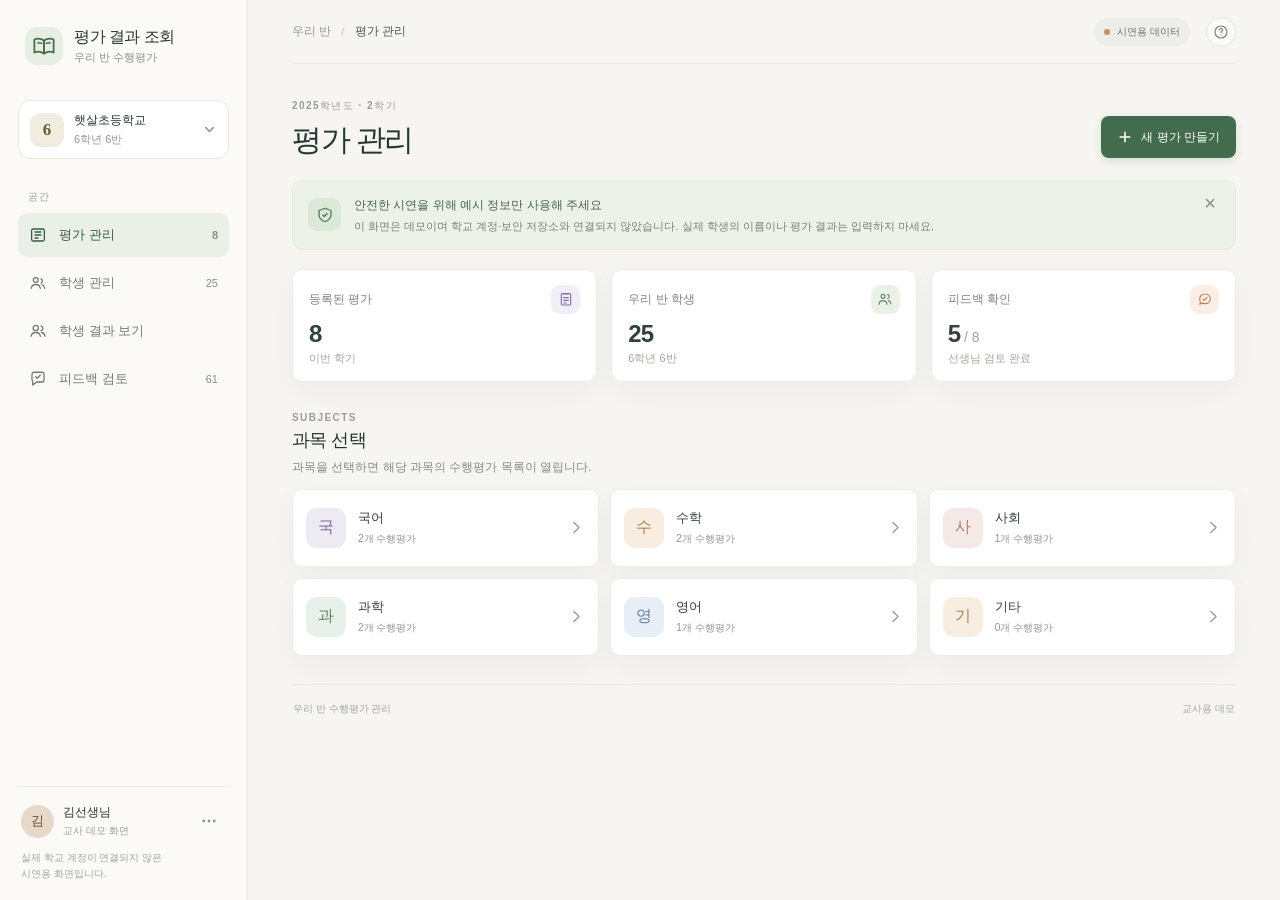
==== index.html @ 245a32a8 "C 스크립트용 앱스 스크립트 구성 및 시나리오 테스트 준비 - 추가: .playwright-mcp/console-2026-10-18T01-26-47-903Z.log - 추가: .p" ====
<!doctype html>
<html lang="ko">
  <head>
    <meta charset="UTF-8" />
    <meta name="viewport" content="width=device-width, initial-scale=1.0" />
    <meta name="theme-color" content="#f6f5f1" />
    <link rel="icon" href="data:," />
    <title>평가 결과 조회 | 우리 반 수행평가</title>
    <link rel="stylesheet" href="/styles.css" />
    <link rel="stylesheet" href="/bulk.css" />
  </head>
  <body>
    <div class="app-shell">
      <aside class="sidebar" aria-label="주 메뉴">
        <a class="brand" href="#top" aria-label="평가 결과 조회 홈">
          <span class="brand-mark" aria-hidden="true">
            <svg viewBox="0 0 32 32" fill="none"><path d="M5 8.5c4.2-1.8 8-.8 11 1.2v15c-3-2-6.8-3-11-1.2v-15Z" stroke="currentColor" stroke-width="2" stroke-linejoin="round"/><path d="M27 8.5c-4.2-1.8-8-.8-11 1.2v15c3-2 6.8-3 11-1.2v-15Z" stroke="currentColor" stroke-width="2" stroke-linejoin="round"/><path d="M9 12.5c1.6-.4 3.1-.2 4.5.5M23 12.5c-1.6-.4-3.1-.2-4.5.5" stroke="currentColor" stroke-width="1.7" stroke-linecap="round"/></svg>
          </span>
          <span><strong>평가 결과 조회</strong><small>우리 반 수행평가</small></span>
        </a>

        <div class="class-picker">
          <span class="class-avatar">6</span>
          <span><strong>햇살초등학교</strong><small>6학년 6반</small></span>
          <svg class="chevron" viewBox="0 0 16 16" aria-hidden="true"><path d="m4 6 4 4 4-4"/></svg>
        </div>

        <p class="nav-label">공간</p>
        <nav class="main-nav">
          <button class="nav-item active" data-view="teacher" aria-current="page">
            <svg viewBox="0 0 24 24" aria-hidden="true"><rect x="3.5" y="4" width="17" height="16" rx="2"/><path d="M8 8h8M8 12h8M8 16h4"/></svg>
            <span>평가 관리</span><span class="nav-count" id="assessment-count">8</span>
          </button>
          <button class="nav-item" data-view="students">
            <svg viewBox="0 0 24 24" aria-hidden="true"><circle cx="9" cy="8" r="3.2"/><path d="M3 19c.5-3.3 2.5-5 6-5s5.5 1.7 6 5M16 6.5a3 3 0 0 1 0 5.5M17 14c2.1.6 3.3 2.2 3.7 5"/></svg>
            <span>학생 관리</span><span class="nav-count" id="student-count">25</span>
          </button>
          <button class="nav-item" data-view="student">
            <svg viewBox="0 0 24 24" aria-hidden="true"><circle cx="9" cy="8" r="3.5"/><path d="M2.8 19c.6-3.2 2.7-5 6.2-5s5.6 1.8 6.2 5M16 5.2a3.5 3.5 0 0 1 0 6.7M17 14c2.5.5 3.9 2.1 4.3 5"/></svg>
            <span>학생 결과 보기</span>
          </button>
          <button class="nav-item" data-view="reviews">
            <svg viewBox="0 0 24 24" aria-hidden="true"><path d="M4 5.5A2.5 2.5 0 0 1 6.5 3h11A2.5 2.5 0 0 1 20 5.5v8a2.5 2.5 0 0 1-2.5 2.5H10l-5 4v-5.3A2.5 2.5 0 0 1 4 13V5.5Z"/><path d="m9 9 2 2 4-4"/></svg>
            <span>피드백 검토</span><span class="nav-count" id="review-count">0</span>
          </button>
        </nav>

        <div class="sidebar-bottom">
          <div class="teacher-profile">
            <div class="profile-avatar">김</div>
            <span><strong>김선생님</strong><small>교사 데모 화면</small></span>
            <button class="icon-button" type="button" aria-label="계정 메뉴">
              <svg viewBox="0 0 24 24" aria-hidden="true"><circle cx="5" cy="12" r="1"/><circle cx="12" cy="12" r="1"/><circle cx="19" cy="12" r="1"/></svg>
            </button>
          </div>
          <p class="sidebar-note">실제 학교 계정이 연결되지 않은<br />시연용 화면입니다.</p>
        </div>
      </aside>

      <main class="main-content" id="top">
        <header class="topbar">
          <div class="breadcrumbs"><span>우리 반</span><span class="crumb-separator">/</span><strong id="breadcrumb-current">평가 관리</strong></div>
          <div class="topbar-right">
            <span class="demo-badge"><span></span> 시연용 데이터</span>
            <button class="help-button" type="button" aria-label="도움말">
              <svg viewBox="0 0 24 24" aria-hidden="true"><circle cx="12" cy="12" r="9"/><path d="M9.8 9a2.3 2.3 0 1 1 3.6 1.9c-.9.6-1.4 1-1.4 2.1M12 16.5v.1"/></svg>
            </button>
          </div>
        </header>

        <section class="view teacher-view" id="teacher-view">
          <div class="page-intro">
            <div>
              <p class="eyebrow">2025학년도 · 2학기</p>
              <h1>평가 관리</h1>
            </div>
            <button class="button button-primary" id="new-assessment" type="button">
              <svg viewBox="0 0 20 20" aria-hidden="true"><path d="M10 4v12M4 10h12"/></svg>
              새 평가 만들기
            </button>
          </div>

          <div class="privacy-banner">
            <span class="privacy-icon" aria-hidden="true">
              <svg viewBox="0 0 24 24"><path d="M12 3 20 6v5c0 5-3.4 8.4-8 10-4.6-1.6-8-5-8-10V6l8-3Z"/><path d="m9 12 2 2 4-4"/></svg>
            </span>
            <div><strong>안전한 시연을 위해 예시 정보만 사용해 주세요</strong><p>이 화면은 데모이며 학교 계정·보안 저장소와 연결되지 않았습니다. 실제 학생의 이름이나 평가 결과는 입력하지 마세요.</p></div>
            <button class="banner-close" type="button" aria-label="안내 닫기">×</button>
          </div>

          <div class="stats-grid" aria-label="평가 요약">
            <article class="stat-card">
              <div class="stat-top"><span>등록된 평가</span><span class="stat-icon lilac"><svg viewBox="0 0 24 24" aria-hidden="true"><rect x="5" y="4" width="14" height="17" rx="2"/><path d="M9 4.5h6M8.5 10h7M8.5 14h7M8.5 18h4"/></svg></span></div>
              <strong class="stat-number" id="stat-assessments">8</strong><small>이번 학기</small>
            </article>
            <article class="stat-card">
              <div class="stat-top"><span>우리 반 학생</span><span class="stat-icon mint"><svg viewBox="0 0 24 24" aria-hidden="true"><circle cx="9" cy="8" r="3"/><path d="M3 20c.5-3.5 2.5-5.5 6-5.5s5.5 2 6 5.5M16 5.5a3 3 0 0 1 0 5.8M17 14.5c2.2.6 3.5 2.3 4 5"/></svg></span></div>
              <strong class="stat-number" id="stat-students">25</strong><small>6학년 6반</small>
            </article>
            <article class="stat-card">
              <div class="stat-top"><span>피드백 확인</span><span class="stat-icon peach"><svg viewBox="0 0 24 24" aria-hidden="true"><path d="M20 11.5a7.5 7.5 0 0 1-8 7.5 8.6 8.6 0 0 1-3.7-.8L4 20l1.3-3.4A7 7 0 0 1 4 12c0-4.1 3.6-7.5 8-7.5s8 3.1 8 7Z"/><path d="m9 12 2 2 4-4"/></svg></span></div>
              <strong class="stat-number"><span id="stat-reviewed">2</span><em id="stat-reviewed-total">/ 8</em></strong><small>선생님 검토 완료</small>
            </article>
          </div>

          <section class="subject-picker-section" id="subject-picker" aria-labelledby="subject-picker-heading">
            <div class="section-heading"><div><p class="eyebrow">SUBJECTS</p><h2 id="subject-picker-heading">과목 선택</h2><p class="subject-picker-copy">과목을 선택하면 해당 과목의 수행평가 목록이 열립니다.</p></div></div>
            <div class="subject-grid" id="subject-grid"></div>
          </section>

          <section class="assessment-section hidden" id="assessment-pane" aria-labelledby="assessment-heading">
            <div class="section-heading">
              <div class="subject-list-title"><button class="back-subjects" id="back-to-subjects" type="button"><svg viewBox="0 0 20 20" aria-hidden="true"><path d="m12.5 4-6 6 6 6"/></svg>과목 목록</button><h2 id="assessment-heading">과목 수행평가</h2></div>
              <label class="search-box">
                <svg viewBox="0 0 20 20" aria-hidden="true"><circle cx="8.8" cy="8.8" r="5.8"/><path d="m13 13 4 4"/></svg>
                <input id="assessment-search" type="search" placeholder="평가 검색" aria-label="평가 검색" />
              </label>
            </div>
            <div class="assessment-list" id="assessment-list"></div>
          </section>

          <footer class="page-footer"><span>우리 반 수행평가 관리</span><span>교사용 데모</span></footer>
        </section>

        <section class="view students-view hidden" id="students-view">
          <div class="page-intro">
            <div><p class="eyebrow">CLASS ROSTER</p><h1>학생 관리</h1><p class="intro-copy">출석번호와 학생 이름을 등록하고 수정합니다.</p></div>
            <button class="button button-primary" id="add-student" type="button"><svg viewBox="0 0 20 20" aria-hidden="true"><path d="M10 4v12M4 10h12"/></svg>학생 등록</button>
          </div>
          <div class="privacy-banner"><span class="privacy-icon" aria-hidden="true"><svg viewBox="0 0 24 24"><path d="M12 3 20 6v5c0 5-3.4 8.4-8 10-4.6-1.6-8-5-8-10V6l8-3Z"/><path d="m9 12 2 2 4-4"/></svg></span><div><strong>시연용 학생 정보만 사용해 주세요</strong><p>이 화면은 보안 계정과 저장소에 연결되어 있지 않습니다. 실제 학생 이름이나 개인정보는 입력하지 마세요.</p></div></div>
          <div class="roster-summary"><span class="roster-summary-number" id="student-management-total">25</span><span><strong>명 등록</strong><small>출석번호 순으로 표시</small></span></div>
          <section class="assessment-section" aria-labelledby="roster-heading">
            <div class="section-heading"><div><p class="eyebrow">STUDENTS</p><h2 id="roster-heading">우리 반 학생</h2></div><label class="search-box"><svg viewBox="0 0 20 20" aria-hidden="true"><circle cx="8.8" cy="8.8" r="5.8"/><path d="m13 13 4 4"/></svg><input id="student-search" type="search" placeholder="번호 또는 이름 검색" aria-label="번호 또는 이름 검색" /></label></div>
            <div class="roster-table"><div class="roster-table-head"><span>출석번호</span><span>학생 이름</span><span>데모 PIN</span><span>평가 현황</span><span></span></div><div id="student-list"></div></div>
          </section>
          <footer class="page-footer"><span>학생 정보 관리</span><span>교사용 데모</span></footer>
        </section>

        <section class="view reviews-view hidden" id="reviews-view">
          <div class="page-intro">
            <div><p class="eyebrow">TEACHER REVIEW</p><h1>피드백 검토</h1><p class="intro-copy">과목·단원별로 전체 학생의 피드백을 확인하고 한 번에 공개하세요.</p></div>
          </div>
          <div class="review-overview"><span class="review-overview-icon"><svg viewBox="0 0 24 24" aria-hidden="true"><path d="M4 5.5A2.5 2.5 0 0 1 6.5 3h11A2.5 2.5 0 0 1 20 5.5v8a2.5 2.5 0 0 1-2.5 2.5H10l-5 4v-5.3A2.5 2.5 0 0 1 4 13V5.5Z"/><path d="m9 9 2 2 4-4"/></svg></span><div><strong><span id="review-pending-total">0</span>건 검토 대기</strong><p>검토 후 저장하면 학생 결과 화면에 공개됩니다.</p></div></div>
          <section class="subject-picker-section" id="review-subject-picker" aria-labelledby="review-subject-heading">
            <div class="section-heading"><div><p class="eyebrow">SUBJECTS</p><h2 id="review-subject-heading">과목 선택</h2><p class="subject-picker-copy">과목을 선택하면 해당 과목의 검토 대기 평가가 열립니다.</p></div></div>
            <div class="subject-grid" id="review-subject-grid"></div>
          </section>
          <section class="assessment-section hidden" id="review-assessment-pane" aria-labelledby="review-heading">
            <div class="section-heading"><div class="subject-list-title"><button class="back-subjects" id="back-to-review-subjects" type="button"><svg viewBox="0 0 20 20" aria-hidden="true"><path d="m12.5 4-6 6 6 6"/></svg>과목 목록</button><h2 id="review-heading">과목 검토 대기</h2></div><label class="search-box"><svg viewBox="0 0 20 20" aria-hidden="true"><circle cx="8.8" cy="8.8" r="5.8"/><path d="m13 13 4 4"/></svg><input id="review-search" type="search" placeholder="단원 검색" aria-label="단원 검색" /></label></div>
            <div class="review-queue" id="review-queue"></div>
          </section>
          <footer class="page-footer"><span>피드백은 교사 검토 후 학생에게 공개됩니다.</span><span>교사용 데모</span></footer>
        </section>

        <section class="view student-view hidden" id="student-view">
          <div class="page-intro student-intro">
            <div><p class="eyebrow">MY ASSESSMENTS</p><h1>평가 결과 조회</h1><p class="intro-copy">수행평가 성취수준과 선생님 피드백을 확인하세요.</p></div>
          </div>
          <div class="student-layout">
            <section class="student-login-card" id="student-login-card" aria-labelledby="login-title">
              <div class="login-illustration" aria-hidden="true"><svg viewBox="0 0 96 82" fill="none"><path d="M16 21c12-7 23-4 32 2v45c-9-6-20-9-32-2V21Z" fill="#fff" stroke="#263A33" stroke-width="2.5" stroke-linejoin="round"/><path d="M80 21c-12-7-23-4-32 2v45c9-6 20-9 32-2V21Z" fill="#E6F2E7" stroke="#263A33" stroke-width="2.5" stroke-linejoin="round"/><path d="M26 31c5-1 10 0 14 2M70 31c-5-1-10 0-14 2M26 40c5-1 10 0 14 2M70 40c-5-1-10 0-14 2" stroke="#91AA82" stroke-width="2" stroke-linecap="round"/><path d="M48 14v7M44.5 17.5h7" stroke="#F2A15F" stroke-width="2.5" stroke-linecap="round"/></svg></div>
              <p class="eyebrow">WELCOME BACK</p><h2 id="login-title">내 결과 찾아보기</h2><p class="login-copy">선생님이 알려주신 번호와 PIN을 입력해요.</p>
              <form id="student-login-form">
                <label class="field-label" for="student-number">내 번호</label>
                <div class="input-wrap"><svg viewBox="0 0 20 20" aria-hidden="true"><circle cx="10" cy="6.5" r="3"/><path d="M4 17c.4-3.2 2.4-5 6-5s5.6 1.8 6 5"/></svg><input id="student-number" name="student-number" inputmode="numeric" autocomplete="off" placeholder="예: 12" required /></div>
                <label class="field-label" for="student-pin">개인 PIN</label>
                <div class="input-wrap"><svg viewBox="0 0 20 20" aria-hidden="true"><rect x="4" y="8" width="12" height="9" rx="2"/><path d="M6.5 8V5.5a3.5 3.5 0 0 1 7 0V8M10 11.5v2"/></svg><input id="student-pin" name="student-pin" type="password" inputmode="numeric" autocomplete="off" placeholder="4자리 숫자" required /></div>
                <p class="form-error hidden" id="login-error" role="alert">번호나 PIN을 다시 확인해 주세요.</p>
                <button class="button button-primary login-submit" type="submit">내 결과 확인하기 <svg viewBox="0 0 20 20" aria-hidden="true"><path d="M4 10h12m-5-5 5 5-5 5"/></svg></button>
              </form>
              <div class="demo-credentials"><span class="demo-dot"></span><span><strong>데모 체험</strong> 번호 12 <i>·</i> PIN 1234</span><button type="button" id="fill-demo">자동 입력</button></div>
            </section>

            <section class="student-results hidden" id="student-results" aria-live="polite">
              <div class="results-welcome"><div><h2><span id="result-student-name">학생</span> 학생의 평가 결과</h2><p id="result-count">확인 가능한 평가 0건 · 과목을 선택하세요.</p></div><button class="text-button" id="logout-student" type="button">다른 학생으로 보기</button></div>
              <div class="subject-grid student-subject-grid" id="student-subject-picker"></div>
              <section class="student-assessment-view hidden" id="student-assessment-view" aria-labelledby="student-assessment-heading">
                <div class="student-subject-heading"><button class="back-subjects" id="student-back-to-subjects" type="button"><svg viewBox="0 0 20 20" aria-hidden="true"><path d="m12.5 4-6 6 6 6"/></svg>과목 목록</button><h3 id="student-assessment-heading"></h3></div>
                <div class="student-assessment-list" id="student-assessment-list"></div>
              </section>
            </section>
          </div>
          <footer class="page-footer"><span>학생별 수행평가 결과</span><span>학생 데모</span></footer>
        </section>
      </main>
    </div>

    <dialog class="assessment-dialog" id="student-dialog" aria-labelledby="student-dialog-title">
      <form method="dialog" class="dialog-form" id="student-form">
        <div class="dialog-heading"><div><p class="eyebrow">CLASS ROSTER</p><h2 id="student-dialog-title">학생 등록</h2></div><button class="icon-button student-dialog-close" type="button" aria-label="닫기">×</button></div>
        <label class="field-label" for="roster-number">출석번호</label><input class="plain-input" id="roster-number" inputmode="numeric" pattern="[0-9]+" required placeholder="예: 26" />
        <label class="field-label" for="roster-name">학생 이름</label><input class="plain-input" id="roster-name" required placeholder="시연용 이름을 입력하세요" />
        <p class="dialog-hint">새 학생에게는 4자리 데모 PIN이 자동 지정됩니다. 기존 학생을 수정하면 PIN은 유지됩니다.</p>
        <p class="form-error hidden" id="student-form-error" role="alert"></p>
        <div class="dialog-actions"><button class="button button-quiet student-dialog-cancel" type="button">취소</button><button class="button button-primary" type="submit">저장</button></div>
      </form>
    </dialog>

    <dialog class="assessment-dialog" id="assessment-dialog" aria-labelledby="dialog-title">
      <form method="dialog" class="dialog-form" id="assessment-form">
        <div class="dialog-heading"><div><p class="eyebrow">NEW ASSESSMENT</p><h2 id="dialog-title">새 평가 만들기</h2></div><button class="icon-button dialog-close" type="button" aria-label="닫기">×</button></div>
        <div class="two-fields"><div><label class="field-label" for="assessment-subject">과목</label><select class="plain-input" id="assessment-subject"><option>수학</option><option>국어</option><option>사회</option><option>과학</option><option>영어</option><option>기타</option></select></div><div><label class="field-label" for="assessment-date">평가 날짜</label><input class="plain-input" id="assessment-date" type="date" required /></div></div>
        <label class="field-label" for="assessment-unit">평가 단원</label><select class="plain-input" id="assessment-unit" required></select>
        <label class="field-label" for="assessment-rubric">평가 기준 / 루브릭</label><textarea class="plain-input rubric-input" id="assessment-rubric" rows="3" required placeholder="학생이 무엇을 할 수 있는지 구체적으로 적어 주세요."></textarea>
        <p class="dialog-hint">평가 기준과 성취수준으로 브라우저 안에서 문장 제안을 만들어요. 정보는 외부로 전송되지 않습니다.</p>
        <div class="dialog-actions"><button class="button button-quiet dialog-cancel" type="button">취소</button><button class="button button-primary" type="submit">평가 만들기</button></div>
      </form>
    </dialog>

    <dialog class="feedback-dialog" id="feedback-dialog" aria-labelledby="feedback-dialog-title">
      <form method="dialog" class="dialog-form" id="feedback-form">
        <div class="dialog-heading"><div><p class="eyebrow">TEACHER REVIEW</p><h2 id="feedback-dialog-title">학생 결과 입력</h2></div><button class="icon-button feedback-close" type="button" aria-label="닫기">×</button></div>
        <div class="feedback-student-label" id="feedback-student-label"></div>
        <div id="single-editor">
          <label class="field-label" for="level-select">성취수준</label>
          <select class="plain-input" id="level-select"><option>매우 잘함</option><option>잘함</option><option>보통</option><option>노력 요함</option><option>미실시</option></select>
          <div class="draft-note"><span class="sparkle-icon">✳</span><span><strong>피드백 문장 제안 · AI 아님</strong><small>평가 기준과 성취수준을 조합한 문장입니다. 외부 전송은 없습니다.</small></span><button type="button" id="draft-feedback" class="button button-outline">문장 제안 받기</button></div>
          <label class="field-label" for="feedback-text">피드백 검토 및 수정</label>
          <textarea class="plain-input feedback-textarea" id="feedback-text" rows="5" placeholder="초안을 확인하고 필요한 부분만 수정해 주세요."></textarea>
        </div>
        <div class="bulk-editor hidden" id="bulk-editor"></div>
        <div class="dialog-actions"><button class="button button-quiet feedback-cancel" type="button">취소</button><button class="button button-primary" id="save-feedback" type="button">저장하고 공개</button><button class="button button-primary hidden" id="save-bulk" type="button">전체 저장하고 공개</button></div>
      </form>
    </dialog>

    <div class="toast" id="toast" role="status" aria-live="polite"></div>
    <script src="/app.js"></script>
  </body>
</html>
---- styles.css ----
:root{font-family:'DM Sans','Gowun Dodum',sans-serif;color:#25322e;background:#f6f5f1;font-synthesis:none;text-rendering:optimizeLegibility;--ink:#263630;--muted:#838b85;--line:#e8e8e1;--paper:#fff;--green:#4e7959;--green-dark:#345c40;--green-soft:#e8f0e7;--coral:#e99566;--shadow:0 10px 30px rgba(38,54,48,.045)}
*{box-sizing:border-box}body{margin:0;min-width:320px;min-height:100vh}button,input,select,textarea{font:inherit}button{cursor:pointer}button:focus-visible,input:focus-visible,select:focus-visible,textarea:focus-visible{outline:3px solid #a8c8a8;outline-offset:2px}svg{width:20px;height:20px;fill:none;stroke:currentColor;stroke-width:1.7;stroke-linecap:round;stroke-linejoin:round}
.app-shell{min-height:100vh}.sidebar{width:248px;position:fixed;inset:0 auto 0 0;background:#fbfaf7;border-right:1px solid #e9e8e1;padding:27px 18px 18px;display:flex;flex-direction:column;z-index:2}.brand{display:flex;align-items:center;gap:11px;padding:0 7px;color:var(--ink);text-decoration:none}.brand-mark{width:38px;height:38px;border-radius:12px;display:grid;place-items:center;background:#e7eee3;color:#476c4d}.brand-mark svg{width:28px;height:28px}.brand strong,.brand small,.class-picker strong,.class-picker small,.teacher-profile strong,.teacher-profile small{display:block}.brand strong{font-family:Manrope,sans-serif;font-size:16px;letter-spacing:-.5px}.brand small{font-size:11px;color:#8a9088;margin-top:2px}.class-picker{display:flex;align-items:center;gap:10px;margin:35px 0 31px;padding:11px;border:1px solid #e9e9e2;border-radius:12px;background:#fff}.class-avatar{width:34px;height:34px;border-radius:10px;background:#f0ecdf;color:#6a5b39;display:grid;place-items:center;font-family:Manrope;font-size:17px;font-weight:800}.class-picker strong{font-size:12px}.class-picker small{font-size:11px;color:#92988f;margin-top:3px}.chevron{width:15px;height:15px;margin-left:auto;color:#939990}.nav-label,.eyebrow{font-size:10px;letter-spacing:1.45px;color:#9a9d92;font-weight:700}.nav-label{padding:0 10px;margin:0 0 9px}.main-nav{display:grid;gap:4px}.nav-item{height:44px;border:0;background:transparent;color:#707a72;border-radius:9px;padding:0 11px;display:flex;align-items:center;gap:12px;text-align:left;font-size:13px}.nav-item svg{width:18px;height:18px}.nav-item.active{background:#eaf0e7;color:#365c40;font-weight:700}.nav-count{margin-left:auto;font-size:11px;color:#819581}.sidebar-bottom{margin-top:auto}.teacher-profile{display:flex;align-items:center;gap:9px;border-top:1px solid #eae9e3;padding:17px 3px 12px}.profile-avatar{width:33px;height:33px;display:grid;place-items:center;border-radius:50%;background:#e7d9c9;color:#6a4d39;font-size:13px}.teacher-profile strong{font-size:12px}.teacher-profile small{font-size:10px;color:#989c93;margin-top:3px}.icon-button{border:0;background:transparent;color:#8d958c;display:grid;place-items:center;width:34px;height:34px;border-radius:8px;margin-left:auto;font-size:22px}.icon-button:hover{background:#f0f1ec}.icon-button svg{width:18px;height:18px}.sidebar-note{font-size:10px;line-height:1.6;color:#a0a49b;margin:0;padding:0 3px}
.main-content{margin-left:248px;min-height:100vh;padding:0 44px}.topbar{height:64px;display:flex;align-items:center;justify-content:space-between;border-bottom:1px solid #e9e8e1}.breadcrumbs{display:flex;gap:10px;align-items:center;font-size:12px;color:#929990}.breadcrumbs strong{font-weight:600;color:#4b5750}.crumb-separator{color:#c3c6bd}.topbar-right{display:flex;align-items:center;gap:16px}.demo-badge{display:flex;align-items:center;gap:7px;font-size:10px;color:#677169;background:#edeee8;border-radius:20px;padding:7px 10px}.demo-badge span,.demo-dot{width:6px;height:6px;border-radius:50%;background:#d68a5d}.help-button{width:30px;height:30px;border:1px solid #e4e5dc;border-radius:50%;background:#fbfaf7;color:#798078;display:grid;place-items:center}.help-button svg{width:16px;height:16px}
.view{max-width:1120px;margin:0 auto}.page-intro{padding:35px 0 22px;display:flex;align-items:flex-end;justify-content:space-between}.page-intro .eyebrow{margin:0 0 9px}.page-intro h1{font-family:Manrope,'Gowun Dodum',sans-serif;letter-spacing:-1.5px;font-size:30px;line-height:1.2;margin:0;color:#263630}.intro-copy{font-size:13px;color:#818980;margin:10px 0 0}.button{min-height:42px;border:1px solid transparent;border-radius:8px;padding:0 15px;display:inline-flex;align-items:center;justify-content:center;gap:8px;font-size:12px;font-weight:700;transition:background .18s,border .18s,transform .12s}.button:active{transform:translateY(1px)}.button svg{width:16px;height:16px}.button-primary{background:#426c4d;color:#fff;box-shadow:0 3px 8px rgba(45,92,58,.14)}.button-primary:hover{background:#345b3e}.button-primary svg{stroke-width:2}.button-quiet{background:#f4f4ef;color:#5e685f}.button-outline{background:#fff;border-color:#cad8c8;color:#45684b;min-height:34px;padding:0 11px;font-size:11px}.button-outline:hover{background:#f1f6ef}
.privacy-banner{position:relative;display:flex;align-items:center;gap:13px;padding:14px 42px 14px 15px;background:#edf2e9;border:1px solid #e5ecdf;border-radius:10px}.privacy-icon{width:33px;height:33px;flex:0 0 33px;background:#dce9d8;border-radius:9px;display:grid;place-items:center;color:#527656}.privacy-icon svg{width:18px;height:18px}.privacy-banner strong{font-size:11px;color:#45634a}.privacy-banner p{font-size:10px;line-height:1.5;color:#738173;margin:4px 0 0}.banner-close{position:absolute;right:11px;top:8px;width:28px;height:28px;border:0;background:transparent;color:#829082;font-size:20px}.stats-grid{display:grid;grid-template-columns:repeat(3,minmax(0,1fr));gap:14px;margin:19px 0 30px}.stat-card{min-height:109px;padding:15px 16px;background:#fff;border:1px solid #eeeee8;border-radius:11px;box-shadow:var(--shadow)}.stat-top{display:flex;align-items:center;justify-content:space-between;color:#7c857d;font-size:11px}.stat-icon{width:29px;height:29px;display:grid;place-items:center;border-radius:9px}.stat-icon svg{width:16px;height:16px}.stat-icon.lilac{background:#f1eef7;color:#8173a1}.stat-icon.mint{background:#eaf2e8;color:#608363}.stat-icon.peach{background:#faeee6;color:#c6815b}.stat-number{display:block;margin-top:8px;font-family:Manrope,sans-serif;font-size:24px;letter-spacing:-1px;line-height:1;color:#344139}.stat-number em{font-style:normal;font-weight:500;font-size:14px;color:#a0a59d;letter-spacing:0;margin-left:4px}.stat-card>small{display:block;font-size:10px;color:#a0a59d;margin-top:5px}
.assessment-section{padding-bottom:24px}.section-heading{display:flex;align-items:flex-end;justify-content:space-between;margin-bottom:13px}.section-heading .eyebrow{margin:0 0 5px}.section-heading h2{font-family:Manrope,'Gowun Dodum',sans-serif;letter-spacing:-.6px;font-size:18px;margin:0}.search-box{width:200px;height:34px;display:flex;align-items:center;gap:7px;padding:0 9px;border:1px solid #e7e8e1;border-radius:7px;background:#fff;color:#929990}.search-box svg{width:15px;height:15px}.search-box input{width:100%;border:0;outline:none;color:var(--ink);font-size:11px;background:transparent}.search-box input::placeholder{color:#a8ada5}.assessment-list{display:grid;gap:9px}.assessment-card{background:#fff;border:1px solid #eeeee8;border-radius:10px;box-shadow:var(--shadow);overflow:hidden}.assessment-row{width:100%;min-height:77px;border:0;background:#fff;padding:12px 16px;display:flex;align-items:center;text-align:left;gap:13px;color:inherit}.assessment-row:hover{background:#fdfdfa}.subject-mark{width:40px;height:40px;flex:0 0 40px;border-radius:11px;display:grid;place-items:center;font-family:Manrope,sans-serif;font-size:16px;font-weight:800}.subject-mark.math{background:#f7eee1;color:#ae8050}.subject-mark.korean{background:#eeeaf4;color:#7c6d96}.subject-mark.science{background:#e8f1e9;color:#648267}.subject-mark.english{background:#e8eef5;color:#6882a1}.subject-mark.social{background:#f5e9e7;color:#b57a70}.assessment-info{min-width:0;flex:1}.assessment-info strong{display:block;font-size:13px;font-weight:700;color:#354139;white-space:nowrap;overflow:hidden;text-overflow:ellipsis}.assessment-meta{display:flex;gap:8px;align-items:center;font-size:10px;color:#969c94;margin-top:6px}.assessment-meta .meta-dot{width:3px;height:3px;border-radius:50%;background:#c8ccc4}.progress-wrap{width:130px;flex:0 0 130px}.progress-copy{display:flex;justify-content:space-between;color:#8b938a;font-size:10px;margin-bottom:6px}.progress-copy strong{color:#59675d;font-size:10px}.progress-track{height:5px;background:#eef0eb;border-radius:5px;overflow:hidden}.progress-fill{height:100%;border-radius:5px;background:#8eb18d}.progress-fill.complete{background:#74a278}.status-chip{font-size:9px;border-radius:20px;padding:5px 8px;white-space:nowrap}.status-chip.reviewed{background:#eef3ec;color:#618364}.status-chip.pending{background:#f4f0e8;color:#ad895d}.row-chevron{color:#a7ada4;width:16px;height:16px;transition:transform .2s}.assessment-card.expanded .row-chevron{transform:rotate(180deg)}.assessment-details{display:none;border-top:1px solid #f0f0eb;padding:16px}.assessment-card.expanded .assessment-details{display:block}.detail-grid{display:grid;grid-template-columns:minmax(170px,1fr) minmax(160px,1.2fr) auto;gap:14px;align-items:start}.detail-label{display:block;color:#9a9f96;text-transform:uppercase;letter-spacing:.8px;font-size:9px;font-weight:700;margin-bottom:6px}.rubric-copy{font-size:11px;color:#556159;line-height:1.6;margin:0}.student-completion{font-size:11px;color:#778078}.detail-actions{display:flex;gap:7px;justify-content:flex-end}.small-action{height:33px;border:1px solid #e5e8e0;border-radius:7px;background:#fff;padding:0 10px;color:#58665b;font-size:10px;font-weight:600}.small-action:hover{background:#f5f7f2}.small-action.delete{color:#a76d5c}.empty-state{background:#fff;border:1px dashed #d8dcd3;border-radius:10px;padding:30px;text-align:center;color:#8c958b;font-size:12px}.page-footer{display:flex;justify-content:space-between;border-top:1px solid #e8e8e2;padding:17px 1px 22px;color:#a0a49b;font-size:10px}.page-footer i{font-style:normal;padding:0 4px;color:#c4c8bf}
.student-intro{padding-top:40px;padding-bottom:22px}.student-intro h1{font-size:32px}.student-sun{position:relative;width:73px;height:73px;margin-right:13px;margin-bottom:5px;border-radius:50%;background:#f6e8c9}.student-sun span{position:absolute;inset:14px;border-radius:50%;background:#e8ac70}.student-sun i,.student-sun b{position:absolute;display:block;width:9px;height:9px;border-radius:50%;background:#fff4dc;top:28px}.student-sun i{left:26px}.student-sun b{right:25px}.student-layout{max-width:850px;margin:16px auto 30px}.student-login-card{max-width:420px;margin:0 auto;background:#fff;border:1px solid #ecece5;border-radius:15px;padding:24px 30px 18px;box-shadow:0 15px 40px rgba(44,61,51,.06)}.login-illustration{width:90px;height:78px;margin:0 auto 5px;display:grid;place-items:center}.login-illustration svg{width:92px;height:78px}.student-login-card>.eyebrow{text-align:center;margin:4px 0 7px}.student-login-card h2,.results-welcome h2{font-family:Manrope,'Gowun Dodum',sans-serif;text-align:center;font-size:20px;letter-spacing:-.5px;margin:0;color:#2f3d35}.login-copy{text-align:center;font-size:11px;color:#8b938a;margin:7px 0 19px}.field-label{display:block;font-size:11px;font-weight:700;color:#4f5b51;margin:13px 0 7px}.input-wrap{height:42px;border:1px solid #e3e7df;border-radius:7px;display:flex;align-items:center;padding:0 11px;gap:9px;color:#9aa398}.input-wrap:focus-within{border-color:#9db99a}.input-wrap svg{width:16px;height:16px}.input-wrap input{width:100%;border:0;outline:0;background:transparent;font-size:12px;color:#344139}.input-wrap input::placeholder{color:#b3b9b1}.login-submit{width:100%;margin-top:17px;height:43px}.login-submit svg{margin-left:auto}.form-error{color:#b95748;font-size:11px;margin:8px 0 0}.demo-credentials{margin-top:17px;padding-top:13px;border-top:1px solid #f0f0eb;display:flex;align-items:center;gap:7px;color:#8b9288;font-size:10px}.demo-credentials strong{color:#6d7f6b}.demo-dot{background:#8fb38c}.demo-credentials i{font-style:normal;color:#c7cbc2;margin:0 2px}.demo-credentials button{margin-left:auto;border:0;background:transparent;color:#547b59;font-size:10px;font-weight:700;text-decoration:underline;text-underline-offset:2px}.student-results{padding:6px 0}.results-welcome{display:flex;justify-content:space-between;align-items:center;margin:0 0 17px}.results-welcome .eyebrow{margin:0 0 7px}.results-welcome h2{text-align:left;font-size:23px}.results-welcome p:not(.eyebrow){font-size:11px;color:#8a9389;margin:6px 0 0}.text-button{border:0;background:transparent;color:#66806a;font-size:11px;text-decoration:underline;text-underline-offset:3px}.growth-note{display:flex;align-items:center;gap:12px;padding:13px 16px;background:#eef3e9;border-radius:10px;margin-bottom:16px}.growth-star{width:31px;height:31px;border-radius:50%;background:#dce9d5;color:#739171;display:grid;place-items:center;font-size:19px}.growth-note p{font-size:11px;line-height:1.7;color:#596c5a;margin:0}.growth-note strong{color:#3e6244}.growth-note p span{color:#849281}.student-assessment-list{display:grid;gap:11px}.result-card{background:#fff;border:1px solid #edeee8;border-radius:11px;padding:16px 18px;box-shadow:var(--shadow)}.result-card-head{display:flex;justify-content:space-between;align-items:flex-start;gap:12px}.result-subject{font-size:9px;letter-spacing:.8px;font-weight:700;color:#98a095;margin:0 0 5px}.result-card h3{font-size:14px;margin:0;color:#344139}.result-date{font-size:10px;color:#a0a69d;white-space:nowrap}.level-badge{display:inline-flex;align-items:center;gap:6px;margin-top:12px;padding:6px 9px;border-radius:6px;font-size:10px;font-weight:700}.level-badge:before{content:'';width:6px;height:6px;border-radius:50%;background:currentColor}.level-very{background:#e9f2e5;color:#5b805b}.level-good{background:#e9f0f1;color:#5d7b80}.level-mid{background:#f5f0e2;color:#a1874f}.level-effort{background:#f7ece7;color:#b87d62}.feedback-box{margin-top:13px;border-radius:8px;background:#faf9f5;padding:12px 13px}.feedback-box .feedback-title{display:flex;align-items:center;gap:6px;color:#677762;font-size:10px;font-weight:700;margin:0 0 6px}.feedback-box .feedback-title svg{width:14px;height:14px}.feedback-box p:last-child{white-space:pre-line;font-size:11px;line-height:1.7;color:#626d63;margin:0}.hidden{display:none!important}
.assessment-dialog,.feedback-dialog{width:min(520px,calc(100vw - 28px));max-height:calc(100vh - 30px);border:1px solid #e7e9e1;border-radius:14px;padding:0;color:var(--ink);box-shadow:0 24px 80px rgba(26,38,30,.2)}dialog::backdrop{background:rgba(33,43,36,.36);backdrop-filter:blur(2px)}.dialog-form{padding:24px}.dialog-heading{display:flex;justify-content:space-between;align-items:flex-start;margin-bottom:18px}.dialog-heading .eyebrow{margin:0 0 5px}.dialog-heading h2{font-size:19px;letter-spacing:-.5px;margin:0}.dialog-close,.feedback-close{margin:-4px -7px 0 0;font-size:24px}.plain-input{display:block;width:100%;min-height:40px;border:1px solid #e2e6de;border-radius:7px;background:#fff;padding:9px 10px;color:#39463d;font-size:12px}.plain-input::placeholder{color:#b1b7ae}.rubric-input,.feedback-textarea{resize:vertical;line-height:1.6}.two-fields{display:grid;grid-template-columns:1fr 1fr;gap:12px}.dialog-hint{font-size:10px;line-height:1.5;color:#8b9388;background:#f5f5ef;padding:9px 10px;border-radius:6px;margin:12px 0 0}.dialog-actions{display:flex;justify-content:flex-end;gap:8px;margin-top:19px}.feedback-student-label{background:#f5f6f1;color:#627064;border-radius:7px;padding:10px 11px;font-size:11px;margin:0 0 14px}.draft-note{display:flex;align-items:center;gap:9px;padding:10px;background:#f0f4eb;border:1px solid #e7eee1;border-radius:8px;margin:14px 0}.sparkle-icon{width:25px;height:25px;flex:0 0 25px;display:grid;place-items:center;color:#658361;font-size:15px}.draft-note span:nth-child(2){flex:1}.draft-note strong,.draft-note small{display:block}.draft-note strong{font-size:10px;color:#526b52}.draft-note small{font-size:9px;color:#879183;margin-top:3px}.toast{position:fixed;left:50%;bottom:25px;z-index:5;transform:translate(-50%,12px);opacity:0;pointer-events:none;padding:11px 16px;background:#2e4034;color:white;border-radius:8px;font-size:11px;box-shadow:0 8px 22px rgba(30,45,34,.2);transition:opacity .2s,transform .2s}.toast.show{opacity:1;transform:translate(-50%,0)}
@media(max-width:1050px){.main-content{padding:0 28px}.sidebar{width:220px}.main-content{margin-left:220px}.progress-wrap{width:110px;flex-basis:110px}.detail-grid{grid-template-columns:1fr 1fr}.detail-actions{grid-column:1/-1}.student-layout{max-width:760px}}
@media(max-width:760px){.sidebar{position:sticky;top:0;width:auto;height:60px;inset:auto;flex-direction:row;align-items:center;padding:0 15px;border-right:0;border-bottom:1px solid #e9e8e1}.brand{padding:0}.brand-mark{width:33px;height:33px}.brand strong{font-size:14px}.brand small{display:none}.class-picker,.nav-label,.sidebar-bottom{display:none}.main-nav{display:flex;margin-left:auto;gap:4px}.nav-item{width:41px;height:40px;justify-content:center;padding:0}.nav-item span:not(.nav-count){display:none}.nav-count{display:none}.main-content{margin-left:0;padding:0 18px}.topbar{height:49px}.page-intro{padding:27px 0 18px;align-items:flex-start;gap:10px}.page-intro h1{font-size:25px}.intro-copy{font-size:11px;line-height:1.55}.page-intro>.button{font-size:0;width:42px;min-width:42px;padding:0}.page-intro>.button svg{width:18px;height:18px}.privacy-banner{align-items:flex-start;padding:12px 32px 12px 11px;gap:9px}.privacy-icon{width:29px;height:29px;flex-basis:29px}.privacy-banner strong{font-size:10px}.privacy-banner p{font-size:9px}.stats-grid{gap:7px;margin:14px 0 25px}.stat-card{min-height:96px;padding:11px 10px}.stat-top{font-size:9px}.stat-icon{width:24px;height:24px}.stat-number{font-size:21px;margin-top:10px}.stat-card>small{font-size:9px}.section-heading{align-items:center}.section-heading h2{font-size:17px}.search-box{width:144px;height:32px}.assessment-row{min-height:68px;padding:10px;gap:9px}.subject-mark{width:34px;height:34px;flex-basis:34px;font-size:14px;border-radius:9px}.assessment-info strong{font-size:11px}.assessment-meta{font-size:9px;gap:5px}.progress-wrap{width:61px;flex-basis:61px}.progress-copy{font-size:8px}.progress-copy strong{font-size:8px}.status-chip{display:none}.row-chevron{width:14px}.assessment-details{padding:12px}.detail-grid{grid-template-columns:1fr}.detail-actions{grid-column:auto;justify-content:flex-start}.page-footer{font-size:9px}.student-intro{padding-top:29px}.student-intro h1{font-size:28px}.student-sun{width:53px;height:53px;margin:0 4px 5px 0}.student-sun span{inset:10px}.student-sun i,.student-sun b{top:20px;width:7px;height:7px}.student-sun i{left:19px}.student-sun b{right:18px}.student-layout{margin-top:5px}.student-login-card{padding:19px 20px 15px}.results-welcome{align-items:flex-start}.results-welcome h2{font-size:19px}.results-welcome p:not(.eyebrow){max-width:220px;line-height:1.5}.text-button{font-size:10px;padding:4px 0}.result-card{padding:13px}.result-card h3{font-size:13px}.growth-note{padding:11px}.two-fields{gap:8px}.dialog-form{padding:19px}.dialog-heading{margin-bottom:13px}}
@media(max-width:390px){.main-content{padding:0 12px}.topbar-right{gap:8px}.demo-badge{font-size:9px;padding:6px 8px}.stats-grid{grid-template-columns:repeat(3,minmax(0,1fr))}.stat-card{padding:10px 8px}.stat-top{font-size:8px}.stat-icon{width:21px;height:21px}.stat-icon svg{width:14px;height:14px}.stat-number{font-size:19px}.assessment-meta{gap:4px}.assessment-meta span:last-child{display:none}.progress-wrap{width:49px;flex-basis:49px}.search-box{width:125px}.page-footer span:first-child{max-width:170px}.student-login-card{padding-left:16px;padding-right:16px}}
@media(prefers-reduced-motion:reduce){*,*::before,*::after{scroll-behavior:auto!important;transition-duration:.01ms!important;animation-duration:.01ms!important;animation-iteration-count:1!important}}
.roster-list{display:grid;gap:7px;margin-top:10px}.result-entry-row{display:grid;grid-template-columns:1fr auto auto;align-items:center;gap:8px;border-top:1px solid #e8ebe4;padding-top:7px;font-size:10px}.result-entry-row .level-badge{margin:0}.bulk-editor{max-height:55vh;overflow:auto;border:1px solid #e7e9e2;border-radius:8px}.bulk-table-head,.bulk-row{display:grid;grid-template-columns:minmax(100px,.8fr) minmax(115px,.8fr) minmax(190px,1.5fr);gap:9px;align-items:center;padding:9px 10px}.bulk-table-head{position:sticky;top:0;background:#f4f5ef;color:#7d877c;font-size:10px;font-weight:700;z-index:1}.bulk-row{border-top:1px solid #eef0ea}.bulk-row>strong{font-size:10px;color:#4c594e}.bulk-row .plain-input{min-width:0;min-height:36px;font-size:10px;padding:7px}.bulk-row textarea{resize:vertical;line-height:1.45}.detail-actions{flex-wrap:wrap}.feedback-dialog:has(.bulk-editor:not(.hidden)){width:min(920px,calc(100vw - 28px))}@media(max-width:650px){.bulk-table-head,.bulk-row{grid-template-columns:minmax(82px,.7fr) minmax(100px,.8fr) minmax(145px,1.5fr);gap:6px;padding:8px}.bulk-table-head{font-size:9px}.bulk-row>strong{font-size:9px}.bulk-row .plain-input{font-size:9px;padding:6px}.feedback-dialog:has(.bulk-editor:not(.hidden)) .dialog-form{padding:14px}.bulk-editor{overflow-x:auto}.bulk-table-head,.bulk-row{min-width:390px}}
.privacy-banner strong{font-size:12px}.privacy-banner p{font-size:11px}.stat-top{font-size:12px}.stat-card>small{font-size:11px}.assessment-info strong{font-size:14px}.assessment-meta{font-size:11px}.progress-copy,.progress-copy strong{font-size:11px}.status-chip{font-size:10px}.search-box input{font-size:12px}.field-label{font-size:12px}.input-wrap input{font-size:14px}.login-copy{font-size:12px}.growth-note p{font-size:12px}.result-subject{font-size:10px}.result-card h3{font-size:15px}.result-date{font-size:11px}.feedback-box p:last-child{font-size:13px}.feedback-title{font-size:11px}.bulk-row>strong,.bulk-row .plain-input{font-size:11px}.bulk-table-head{font-size:11px}.result-entry-row{font-size:12px}@media(max-width:760px){.privacy-banner strong{font-size:11px}.privacy-banner p{font-size:10px}.stat-top{font-size:10px}.stat-card>small{font-size:10px}.assessment-info strong{font-size:12px}.assessment-meta{font-size:10px}.progress-copy,.progress-copy strong{font-size:9px}.login-copy{font-size:12px}.growth-note p{font-size:12px}.result-card h3{font-size:14px}.result-date{font-size:10px}.feedback-box p:last-child{font-size:12px}.bulk-table-head{font-size:10px}.bulk-row>strong,.bulk-row .plain-input{font-size:10px}}
.retake-status-panel{grid-column:1/-1;border-top:1px solid #eef0ea;padding-top:12px}.retake-student-list{display:grid;grid-template-columns:1fr;gap:7px}.retake-student-row{display:flex;align-items:center;justify-content:space-between;gap:6px;padding:8px 9px;border-radius:7px;background:#f7f8f4;font-size:10px;color:#58645a}.retake-state{white-space:nowrap;font-size:9px;font-weight:700;color:#899188}.retake-state.yes{color:#547b59}.retake-state.no{color:#8c8063}.retake-choice{margin-top:14px;padding-top:12px;border-top:1px solid #eff0eb}.retake-choice-heading{display:flex;align-items:center;justify-content:space-between;gap:10px;margin-bottom:9px}.retake-choice-heading strong{font-size:12px;color:#455249}.retake-choice-heading span{font-size:10px;color:#8c958b}.retake-choice-buttons{display:flex;gap:8px}.retake-button{min-height:40px;padding:0 12px;border:1px solid #dfe5dc;border-radius:7px;background:#fff;color:#657064;font-size:11px;font-weight:700}.retake-button:hover{background:#f6f8f3}.retake-button.selected{border-color:#6f9870;background:#edf4e9;color:#416c48;box-shadow:inset 0 0 0 1px #6f9870}.student-intro .intro-copy{margin-top:7px}.results-welcome{margin-bottom:18px}.results-welcome h2{font-size:22px}.results-welcome p{font-size:11px;color:#879087;margin:6px 0 0}.student-view .page-footer{color:#92998f}@media(max-width:760px){.retake-student-list{grid-template-columns:1fr}.retake-choice-heading{align-items:flex-start;flex-direction:column;gap:4px}.retake-choice-buttons{flex-direction:column}.retake-button{width:100%;text-align:left}.results-welcome h2{font-size:18px}.student-intro .intro-copy{font-size:12px}}
---- bulk.css ----
.bulk-toolbar{display:flex;align-items:center;justify-content:space-between;gap:12px;padding:10px;background:#fafbf8;border-bottom:1px solid #e7e9e2}
.bulk-select-all{min-height:40px;display:flex;align-items:center;gap:8px;color:#536055;font-size:11px;font-weight:700;cursor:pointer}
.bulk-select-all input,.bulk-row>input[type="checkbox"]{width:18px;height:18px;accent-color:#4e7959;cursor:pointer}
.bulk-apply{display:flex;align-items:center;gap:7px}
.bulk-apply .plain-input{width:145px;min-height:36px;font-size:11px}
.bulk-apply .button{min-height:36px;white-space:nowrap}
.bulk-table-head,.bulk-row{grid-template-columns:34px minmax(150px,.8fr) minmax(220px,1fr)}
.bulk-table-head>span:first-child,.bulk-row>input[type="checkbox"]{justify-self:center}
.bulk-row>input[type="checkbox"]{margin:0}
.bulk-row .plain-input{font-size:11px}
.level-notdone{background:#eef0ed;color:#717a72}
.result-entry-row{grid-template-columns:minmax(95px,1fr) auto minmax(60px,auto) auto}
.feedback-review-status{font-size:9px;color:#899188;white-space:nowrap}
.review-overview{display:flex;align-items:center;gap:13px;margin:4px 0 28px;padding:16px;border:1px solid #e7ece3;border-radius:10px;background:#eef3e9}
.review-overview-icon{width:36px;height:36px;display:grid;place-items:center;flex:0 0 36px;border-radius:10px;background:#dce9d7;color:#547b59}
.review-overview-icon svg{width:19px;height:19px}
.review-overview strong{font-size:14px;color:#405c44}
.review-overview p{font-size:11px;color:#778578;margin:4px 0 0}
.review-queue{display:grid;gap:12px}
.review-assessment-card{overflow:hidden;border:1px solid #e8ebe4;border-radius:10px;background:#fff;box-shadow:var(--shadow)}
.review-assessment-header{display:flex;align-items:center;justify-content:space-between;gap:18px;padding:16px 18px}
.review-card-meta{display:flex;gap:9px;align-items:center;color:#9a9f96;font-size:10px}
.review-subject{color:#648068;font-weight:700}
.review-assessment-header h3{margin:5px 0;font-size:15px;color:#344139}
.review-assessment-header p{margin:0;color:#8a9389;font-size:11px}
.review-assessment-editor{border-top:1px solid #eceee8}
.review-bulk-head,.review-bulk-row{display:grid;grid-template-columns:minmax(145px,.7fr) 125px minmax(280px,1.5fr);gap:12px;align-items:center;padding:10px 14px}
.review-bulk-head{position:sticky;top:0;background:#f5f6f1;color:#778176;font-size:10px;font-weight:700;z-index:1}
.review-bulk-row{border-top:1px solid #f0f1ec}
.review-bulk-row>strong{font-size:11px;color:#4f5c52}
.review-bulk-row .level-badge{margin:0;width:max-content;font-size:9px;padding:5px 7px}
.review-feedback-cell{display:grid;grid-template-columns:minmax(0,1fr) auto;align-items:center;gap:9px}
.review-feedback-cell textarea{min-height:52px;resize:vertical;font-size:11px;line-height:1.5}
.feedback-review-status{font-size:9px;color:#927d59;white-space:nowrap}
.feedback-review-status.done{color:#648068}
.review-no-feedback{grid-column:3;color:#90978f;font-size:10px}
.review-publish-bar{position:sticky;bottom:0;display:flex;align-items:center;justify-content:space-between;gap:12px;padding:12px 14px;border-top:1px solid #e8ebe4;background:#fbfcf9}
.review-publish-bar>span{color:#7e887e;font-size:10px}
.review-publish-bar .button{white-space:nowrap}
.subject-picker-section{padding-bottom:28px}
.subject-picker-copy{margin:7px 0 0;color:#838c83;font-size:12px}
.subject-grid{display:grid;grid-template-columns:repeat(3,minmax(0,1fr));gap:11px}
.subject-card{min-height:78px;display:flex;align-items:center;gap:12px;padding:13px;border:1px solid #eceee8;border-radius:10px;background:#fff;color:#344139;text-align:left;box-shadow:var(--shadow);transition:border-color .18s,transform .18s,background .18s}
.subject-card:hover{border-color:#c9d8c8;background:#fdfefb;transform:translateY(-1px)}
.subject-card-copy{min-width:0;flex:1}
.subject-card-copy strong,.subject-card-copy small{display:block}
.subject-card-copy strong{font-size:13px}
.subject-card-copy small{margin-top:5px;color:#8c958b;font-size:10px}
.subject-card-arrow{width:17px;height:17px;color:#96a095}
.subject-list-title{display:flex;align-items:center;gap:13px}
.subject-list-title h2{margin:0}
.back-subjects{min-height:36px;display:inline-flex;align-items:center;gap:3px;padding:0 9px;border:1px solid #e4e8e0;border-radius:7px;background:#fff;color:#627064;font-size:10px;font-weight:700}
.back-subjects svg{width:14px;height:14px}
.back-subjects:hover{background:#f5f7f2}
.student-subject-grid{margin-top:16px}
.student-subject-heading{display:flex;align-items:center;gap:13px;margin-bottom:15px}
.student-subject-heading h3{margin:0;color:#344139;font-size:17px}
.roster-summary{display:flex;align-items:center;gap:11px;width:max-content;margin:5px 0 24px;padding:13px 16px;border:1px solid #e7ece3;border-radius:10px;background:#eef3e9}
.roster-summary-number{font-family:Arial,sans-serif;color:#436c4b;font-size:25px;font-weight:700}
.roster-summary strong,.roster-summary small{display:block}
.roster-summary strong{font-size:11px;color:#526552}
.roster-summary small{margin-top:3px;color:#899387;font-size:9px}
.roster-table{overflow:hidden;border:1px solid #e9ebe5;border-radius:10px;background:#fff}
.roster-table-head,.roster-row{display:grid;grid-template-columns:105px minmax(150px,1fr) 115px 125px 70px;gap:12px;align-items:center;padding:11px 15px}
.roster-table-head{background:#f5f6f1;color:#7e887e;font-size:10px;font-weight:700}
.roster-row{min-height:53px;border-top:1px solid #eff0eb;color:#526054;font-size:11px}
.roster-number{font-size:11px;color:#465448}
.roster-student-name{font-weight:600}
.roster-pin{width:max-content;padding:4px 7px;border-radius:5px;background:#f3f4ef;color:#697469;font-size:10px;letter-spacing:.7px}
.roster-progress{color:#818b80;font-size:10px}
.roster-row .small-action{justify-self:end}
.students-view .privacy-banner{margin-bottom:17px}
.toast{position:fixed;left:50%;right:auto;top:auto;bottom:25px;z-index:99999;width:max-content;max-width:calc(100vw - 32px)}
.toast.in-dialog{top:50%;bottom:auto}
.toast.in-dialog.show{transform:translate(-50%,-50%)}
@media(max-width:650px){
  .bulk-toolbar{align-items:stretch;flex-direction:column}
  .bulk-select-all{min-height:32px}
  .bulk-apply{display:grid;grid-template-columns:minmax(0,1fr) auto}
  .bulk-apply .plain-input{width:100%}
  .bulk-apply .button{font-size:10px;padding:0 8px}
  .bulk-table-head,.bulk-row{grid-template-columns:32px minmax(110px,.8fr) minmax(170px,1fr);min-width:340px}
}
@media(max-width:760px){
  .review-overview{margin:2px 0 22px;padding:12px}
  .review-assessment-header{align-items:stretch;flex-direction:column;gap:12px;padding:14px}
  .review-bulk-head{display:none}
  .review-bulk-row{grid-template-columns:minmax(0,1fr) auto;gap:8px;padding:12px}
  .review-bulk-row>strong{font-size:11px}
  .review-feedback-cell,.review-no-feedback{grid-column:1/-1}
  .review-feedback-cell{grid-template-columns:minmax(0,1fr);gap:5px}
  .review-publish-bar{align-items:stretch;flex-direction:column}
  .review-publish-bar .button{width:100%}
  .subject-grid{grid-template-columns:repeat(2,minmax(0,1fr));gap:8px}
  .subject-card{min-height:70px;padding:10px;gap:8px}
  .subject-card .subject-mark{width:32px;height:32px;flex-basis:32px;font-size:13px}
  .subject-card-copy strong{font-size:12px}
  .subject-card-copy small{font-size:9px}
  .subject-list-title{align-items:flex-start;flex-direction:column;gap:7px}
  .student-subject-heading{align-items:flex-start;flex-direction:column;gap:8px}
  .roster-table-head{display:none}
  .roster-row{grid-template-columns:54px minmax(0,1fr) 65px;gap:7px 9px;padding:10px}
  .roster-row .roster-progress{grid-column:1/3}
  .roster-row .small-action{grid-column:3;grid-row:2;justify-self:stretch;padding:0 7px}
  .roster-pin{font-size:9px}
}
@media(max-width:420px){.subject-grid{grid-template-columns:1fr}}
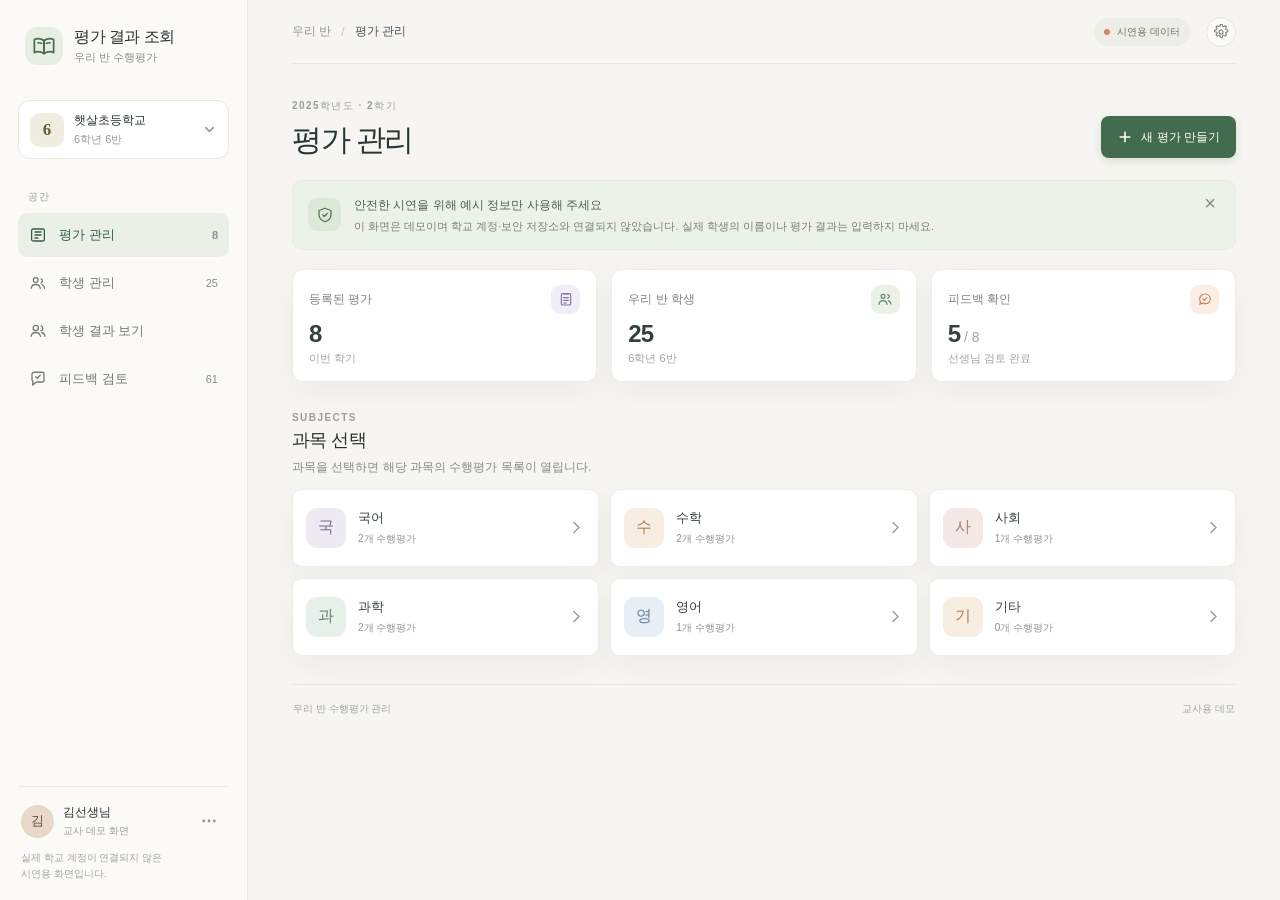
==== commit 2ef9521a: "학교/학년 수정 기능 구현 및 저장 지속성 설명 - 추가: .playwright-mcp/console-2026-10-18T04-33-40-399Z.log - 추가: .playwri" ====
--- a/index.html
+++ b/index.html
@@ -6,8 +6,8 @@
     <meta name="theme-color" content="#f6f5f1" />
     <link rel="icon" href="data:," />
     <title>평가 결과 조회 | 우리 반 수행평가</title>
-    <link rel="stylesheet" href="/styles.css" />
-    <link rel="stylesheet" href="/bulk.css" />
+    <link rel="stylesheet" href="./styles.css" />
+    <link rel="stylesheet" href="./bulk.css" />
   </head>
   <body>
     <div class="app-shell">
@@ -21,7 +21,7 @@
 
         <div class="class-picker">
           <span class="class-avatar">6</span>
-          <span><strong>햇살초등학교</strong><small>6학년 6반</small></span>
+          <span><strong id="school-display">햇살초등학교</strong><small id="class-display">6학년 6반</small></span>
           <svg class="chevron" viewBox="0 0 16 16" aria-hidden="true"><path d="m4 6 4 4 4-4"/></svg>
         </div>
 
@@ -62,8 +62,8 @@
           <div class="breadcrumbs"><span>우리 반</span><span class="crumb-separator">/</span><strong id="breadcrumb-current">평가 관리</strong></div>
           <div class="topbar-right">
             <span class="demo-badge"><span></span> 시연용 데이터</span>
-            <button class="help-button" type="button" aria-label="도움말">
-              <svg viewBox="0 0 24 24" aria-hidden="true"><circle cx="12" cy="12" r="9"/><path d="M9.8 9a2.3 2.3 0 1 1 3.6 1.9c-.9.6-1.4 1-1.4 2.1M12 16.5v.1"/></svg>
+            <button class="help-button" id="class-settings" type="button" aria-label="학교와 학급 정보 수정" title="학교와 학급 정보 수정">
+              <svg viewBox="0 0 24 24" aria-hidden="true"><circle cx="12" cy="12" r="3"/><path d="m19.4 15 .1.1a1.7 1.7 0 0 1-2.4 2.4l-.1-.1a1.7 1.7 0 0 0-2.9 1.2v.2a1.7 1.7 0 0 1-3.4 0v-.2a1.7 1.7 0 0 0-2.9-1.2l-.1.1a1.7 1.7 0 0 1-2.4-2.4l.1-.1A1.7 1.7 0 0 0 4.2 12H4a1.7 1.7 0 0 1 0-3.4h.2a1.7 1.7 0 0 0 1.2-2.9l-.1-.1a1.7 1.7 0 0 1 2.4-2.4l.1.1a1.7 1.7 0 0 0 2.9-1.2V2a1.7 1.7 0 0 1 3.4 0v.2a1.7 1.7 0 0 0 2.9 1.2l.1-.1a1.7 1.7 0 0 1 2.4 2.4l-.1.1a1.7 1.7 0 0 0 1.2 2.9h.2a1.7 1.7 0 0 1 0 3.4h-.2a1.7 1.7 0 0 0-1.2 2.9Z"/></svg>
             </button>
           </div>
         </header>
@@ -95,7 +95,7 @@
             </article>
             <article class="stat-card">
               <div class="stat-top"><span>우리 반 학생</span><span class="stat-icon mint"><svg viewBox="0 0 24 24" aria-hidden="true"><circle cx="9" cy="8" r="3"/><path d="M3 20c.5-3.5 2.5-5.5 6-5.5s5.5 2 6 5.5M16 5.5a3 3 0 0 1 0 5.8M17 14.5c2.2.6 3.5 2.3 4 5"/></svg></span></div>
-              <strong class="stat-number" id="stat-students">25</strong><small>6학년 6반</small>
+              <strong class="stat-number" id="stat-students">25</strong><small id="class-stat-label">6학년 6반</small>
             </article>
             <article class="stat-card">
               <div class="stat-top"><span>피드백 확인</span><span class="stat-icon peach"><svg viewBox="0 0 24 24" aria-hidden="true"><path d="M20 11.5a7.5 7.5 0 0 1-8 7.5 8.6 8.6 0 0 1-3.7-.8L4 20l1.3-3.4A7 7 0 0 1 4 12c0-4.1 3.6-7.5 8-7.5s8 3.1 8 7Z"/><path d="m9 12 2 2 4-4"/></svg></span></div>
@@ -196,6 +196,16 @@
       </form>
     </dialog>
 
+    <dialog class="assessment-dialog" id="class-settings-dialog" aria-labelledby="class-settings-title">
+      <form method="dialog" class="dialog-form" id="class-settings-form">
+        <div class="dialog-heading"><div><p class="eyebrow">CLASS SETTINGS</p><h2 id="class-settings-title">학교·학급 정보 수정</h2></div><button class="icon-button settings-close" type="button" aria-label="닫기">×</button></div>
+        <label class="field-label" for="school-name-input">학교 이름</label><input class="plain-input" id="school-name-input" required />
+        <div class="two-fields"><div><label class="field-label" for="grade-input">학년</label><input class="plain-input" id="grade-input" type="number" min="1" max="6" required /></div><div><label class="field-label" for="class-number-input">반</label><input class="plain-input" id="class-number-input" type="number" min="1" required /></div></div>
+        <p class="dialog-hint">설정은 현재 브라우저에만 저장됩니다. 다른 기기와 공유되지는 않습니다.</p>
+        <div class="dialog-actions"><button class="button button-quiet settings-cancel" type="button">취소</button><button class="button button-primary" type="submit">저장</button></div>
+      </form>
+    </dialog>
+
     <dialog class="assessment-dialog" id="assessment-dialog" aria-labelledby="dialog-title">
       <form method="dialog" class="dialog-form" id="assessment-form">
         <div class="dialog-heading"><div><p class="eyebrow">NEW ASSESSMENT</p><h2 id="dialog-title">새 평가 만들기</h2></div><button class="icon-button dialog-close" type="button" aria-label="닫기">×</button></div>
@@ -224,6 +234,6 @@
     </dialog>
 
     <div class="toast" id="toast" role="status" aria-live="polite"></div>
-    <script src="/app.js"></script>
+    <script src="./app.js"></script>
   </body>
 </html>
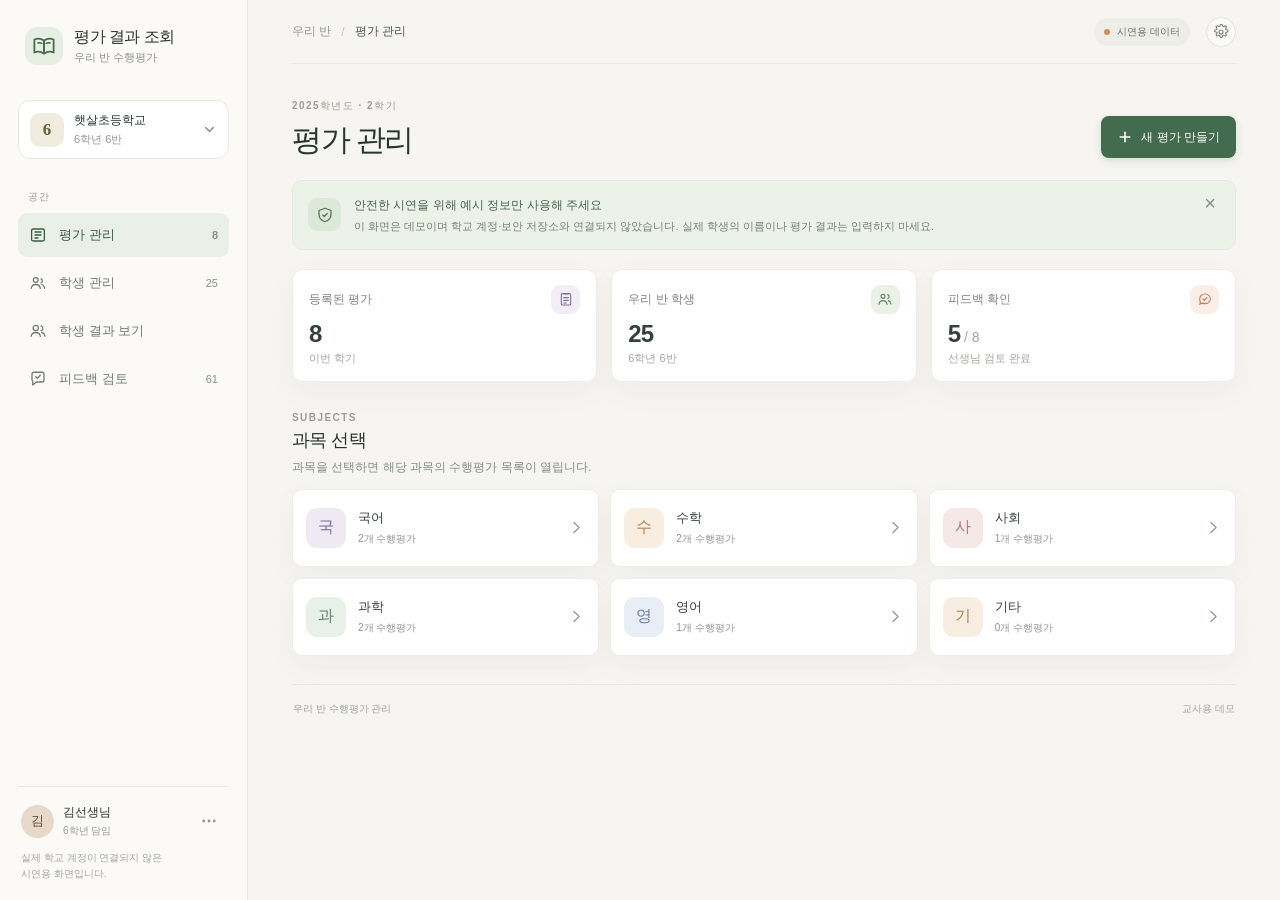
==== commit a7527ffd: "선생님 정보 입력 란 추가 및 로컬 저장 반영 구현 - 추가: .playwright-mcp/console-2026-10-18T04-53-32-390Z.log - 추가: .playw" ====
--- a/index.html
+++ b/index.html
@@ -47,9 +47,9 @@
 
         <div class="sidebar-bottom">
           <div class="teacher-profile">
-            <div class="profile-avatar">김</div>
-            <span><strong>김선생님</strong><small>교사 데모 화면</small></span>
-            <button class="icon-button" type="button" aria-label="계정 메뉴">
+            <div class="profile-avatar" id="teacher-avatar">김</div>
+            <span><strong id="teacher-display-name">김선생님</strong><small id="teacher-display-info">6학년 담임</small></span>
+            <button class="icon-button" id="teacher-settings" type="button" aria-label="교사 정보 수정">
               <svg viewBox="0 0 24 24" aria-hidden="true"><circle cx="5" cy="12" r="1"/><circle cx="12" cy="12" r="1"/><circle cx="19" cy="12" r="1"/></svg>
             </button>
           </div>
@@ -62,7 +62,7 @@
           <div class="breadcrumbs"><span>우리 반</span><span class="crumb-separator">/</span><strong id="breadcrumb-current">평가 관리</strong></div>
           <div class="topbar-right">
             <span class="demo-badge"><span></span> 시연용 데이터</span>
-            <button class="help-button" id="class-settings" type="button" aria-label="학교와 학급 정보 수정" title="학교와 학급 정보 수정">
+            <button class="help-button" id="class-settings" type="button" aria-label="학교·학급·교사 정보 수정" title="학교·학급·교사 정보 수정">
               <svg viewBox="0 0 24 24" aria-hidden="true"><circle cx="12" cy="12" r="3"/><path d="m19.4 15 .1.1a1.7 1.7 0 0 1-2.4 2.4l-.1-.1a1.7 1.7 0 0 0-2.9 1.2v.2a1.7 1.7 0 0 1-3.4 0v-.2a1.7 1.7 0 0 0-2.9-1.2l-.1.1a1.7 1.7 0 0 1-2.4-2.4l.1-.1A1.7 1.7 0 0 0 4.2 12H4a1.7 1.7 0 0 1 0-3.4h.2a1.7 1.7 0 0 0 1.2-2.9l-.1-.1a1.7 1.7 0 0 1 2.4-2.4l.1.1a1.7 1.7 0 0 0 2.9-1.2V2a1.7 1.7 0 0 1 3.4 0v.2a1.7 1.7 0 0 0 2.9 1.2l.1-.1a1.7 1.7 0 0 1 2.4 2.4l-.1.1a1.7 1.7 0 0 0 1.2 2.9h.2a1.7 1.7 0 0 1 0 3.4h-.2a1.7 1.7 0 0 0-1.2 2.9Z"/></svg>
             </button>
           </div>
@@ -201,6 +201,8 @@
         <div class="dialog-heading"><div><p class="eyebrow">CLASS SETTINGS</p><h2 id="class-settings-title">학교·학급 정보 수정</h2></div><button class="icon-button settings-close" type="button" aria-label="닫기">×</button></div>
         <label class="field-label" for="school-name-input">학교 이름</label><input class="plain-input" id="school-name-input" required />
         <div class="two-fields"><div><label class="field-label" for="grade-input">학년</label><input class="plain-input" id="grade-input" type="number" min="1" max="6" required /></div><div><label class="field-label" for="class-number-input">반</label><input class="plain-input" id="class-number-input" type="number" min="1" required /></div></div>
+        <label class="field-label" for="teacher-name-input">선생님 이름</label><input class="plain-input" id="teacher-name-input" required />
+        <label class="field-label" for="teacher-info-input">담당 정보</label><input class="plain-input" id="teacher-info-input" placeholder="예: 6학년 담임" />
         <p class="dialog-hint">설정은 현재 브라우저에만 저장됩니다. 다른 기기와 공유되지는 않습니다.</p>
         <div class="dialog-actions"><button class="button button-quiet settings-cancel" type="button">취소</button><button class="button button-primary" type="submit">저장</button></div>
       </form>
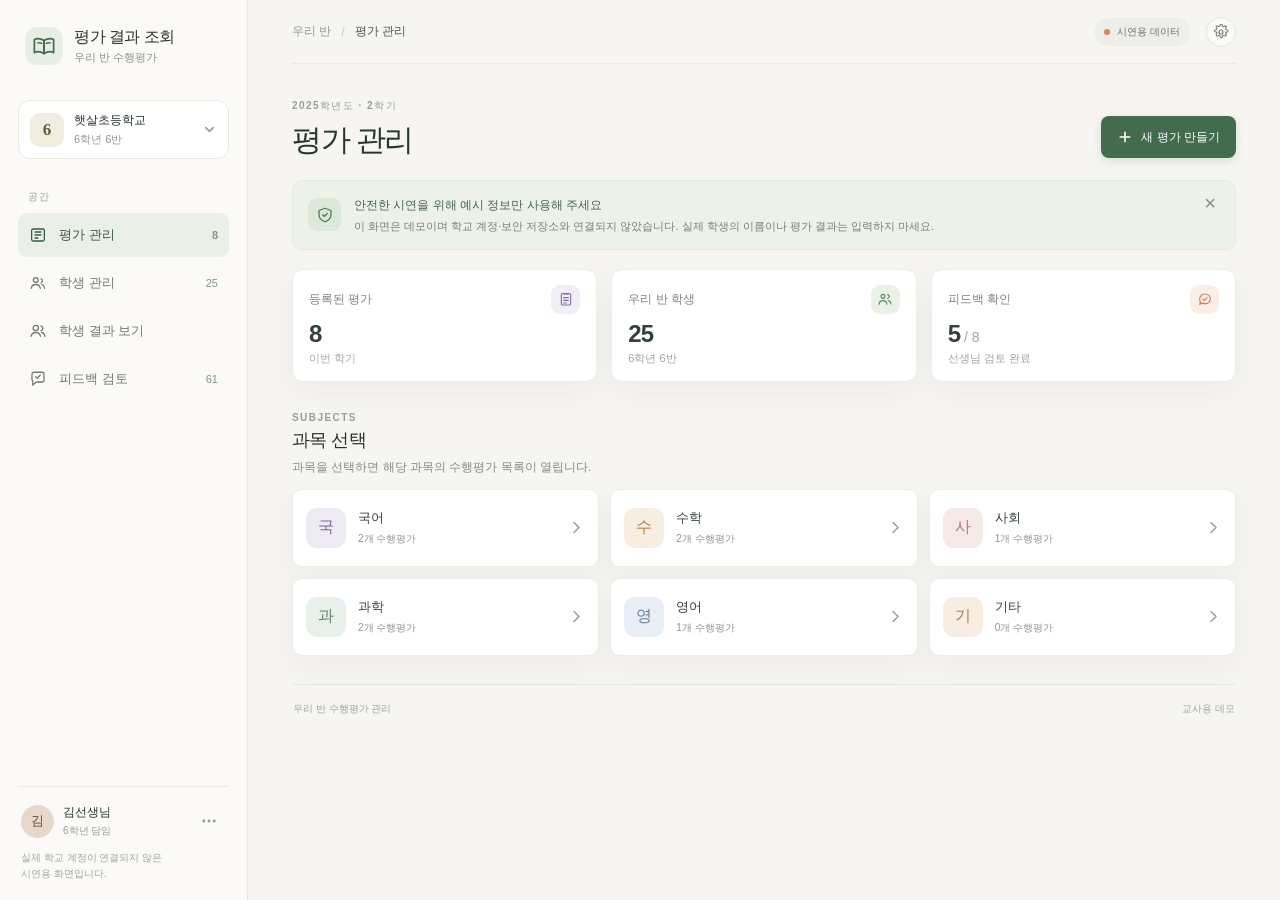
==== commit 8a0ea14b: "학생 결과 보기: 데모체험 번호/PIN 문구 삭제 및 자동 입력 버튼 제거 - 추가: .playwright-mcp/console-2026-10-18T05-45-24-290Z.log" ====
--- a/index.html
+++ b/index.html
@@ -168,7 +168,6 @@
                 <p class="form-error hidden" id="login-error" role="alert">번호나 PIN을 다시 확인해 주세요.</p>
                 <button class="button button-primary login-submit" type="submit">내 결과 확인하기 <svg viewBox="0 0 20 20" aria-hidden="true"><path d="M4 10h12m-5-5 5 5-5 5"/></svg></button>
               </form>
-              <div class="demo-credentials"><span class="demo-dot"></span><span><strong>데모 체험</strong> 번호 12 <i>·</i> PIN 1234</span><button type="button" id="fill-demo">자동 입력</button></div>
             </section>
 
             <section class="student-results hidden" id="student-results" aria-live="polite">
